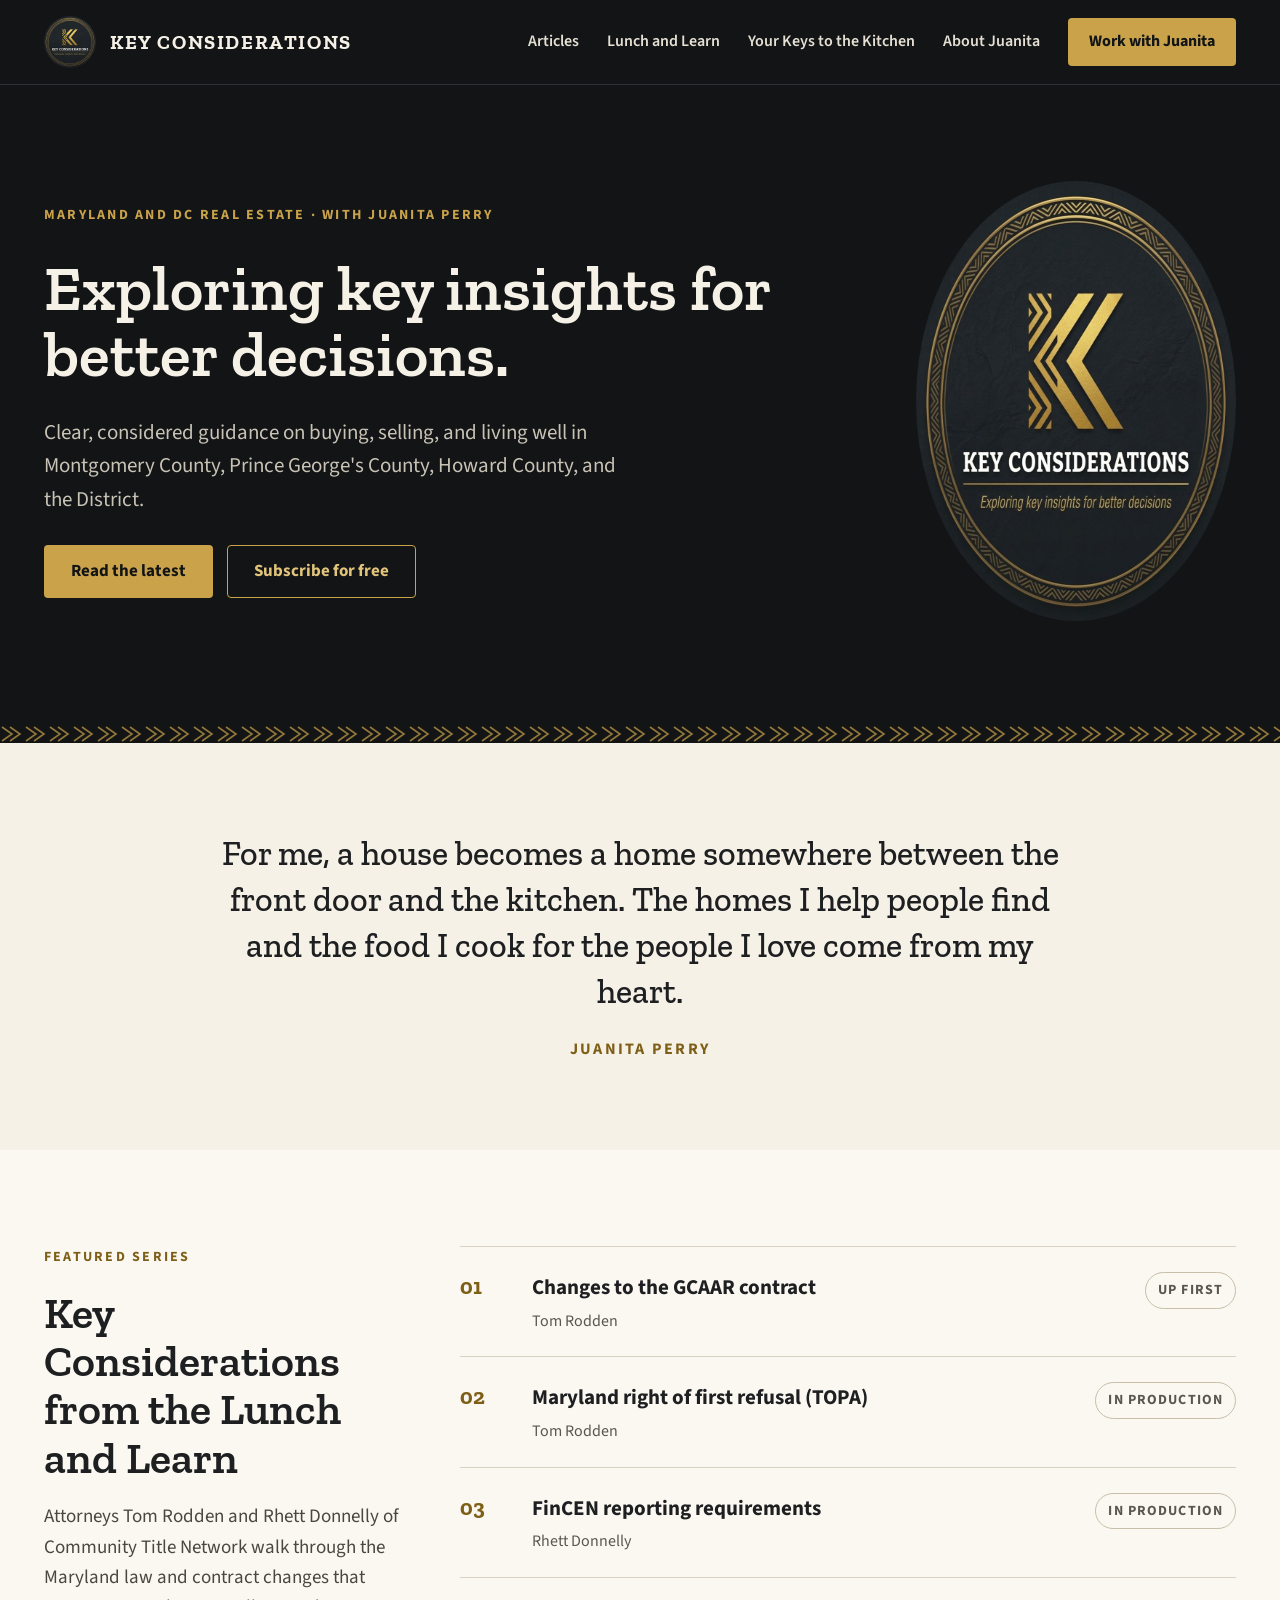
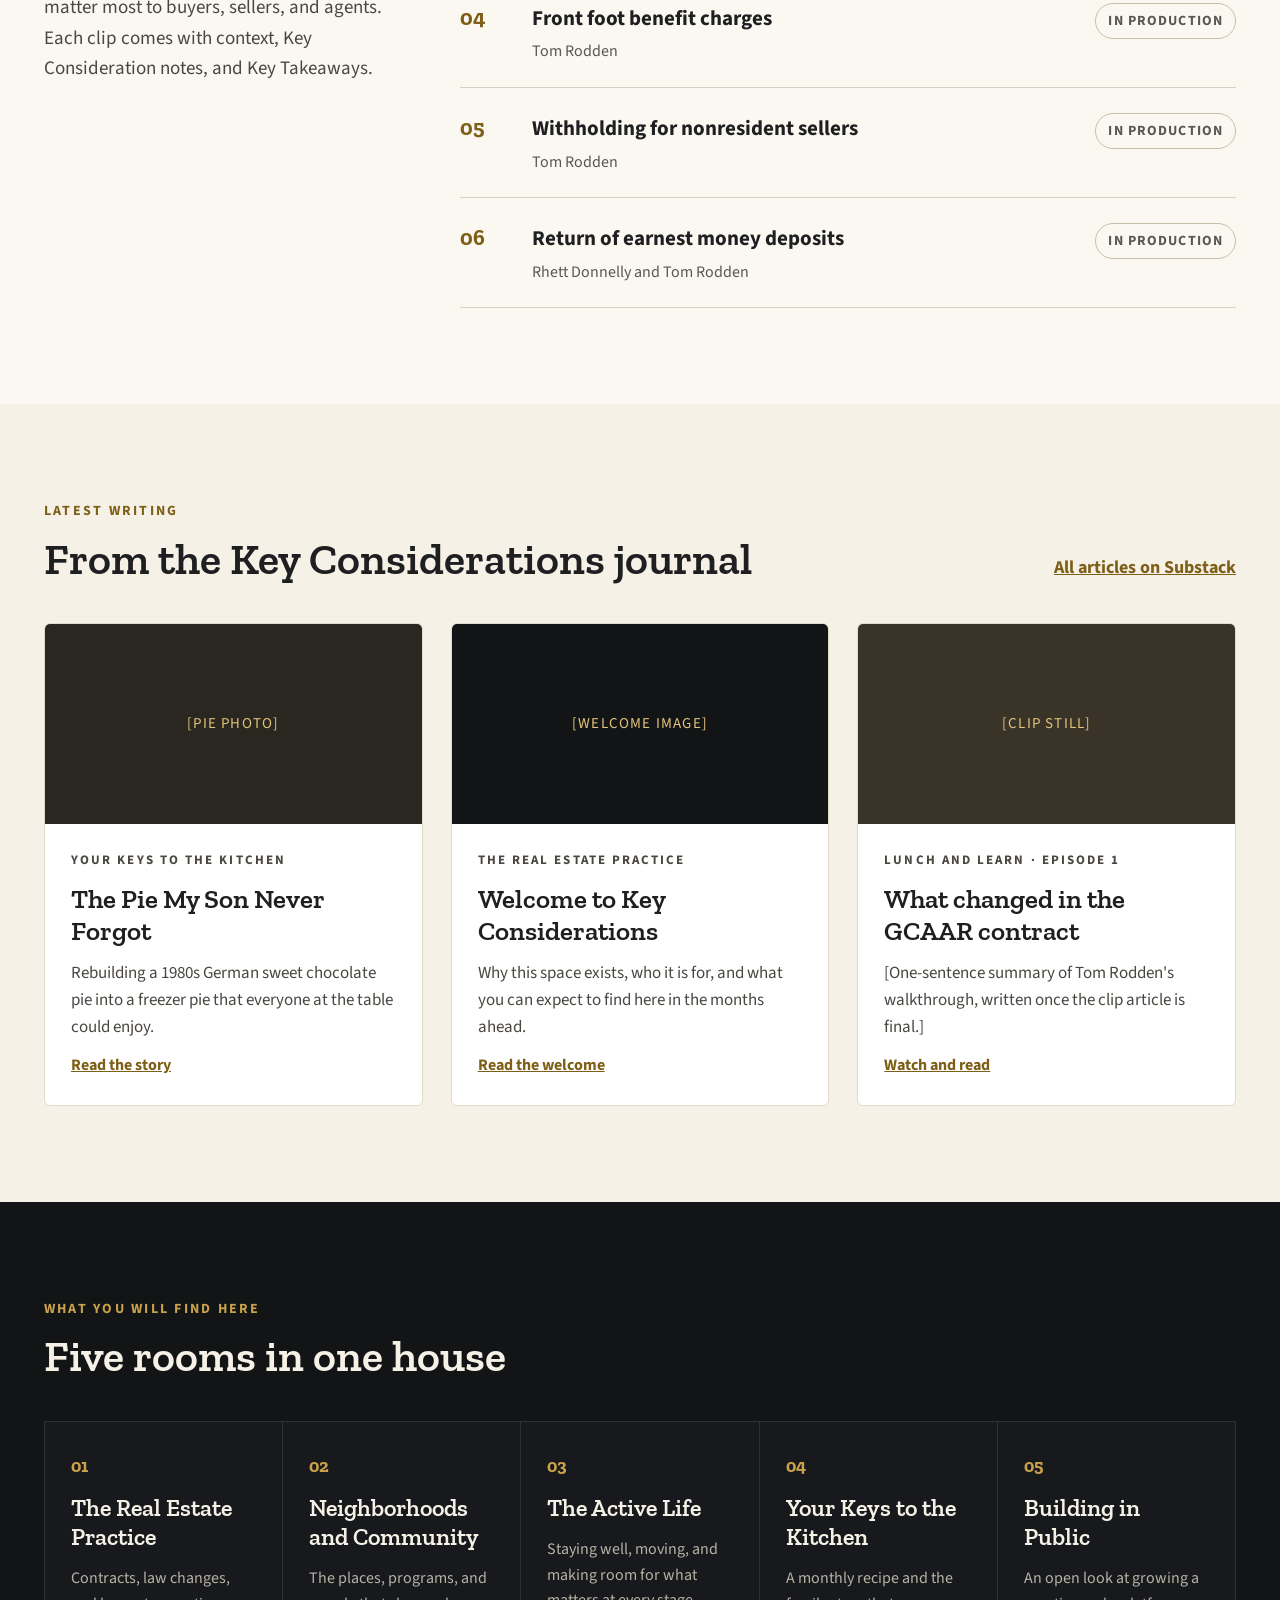
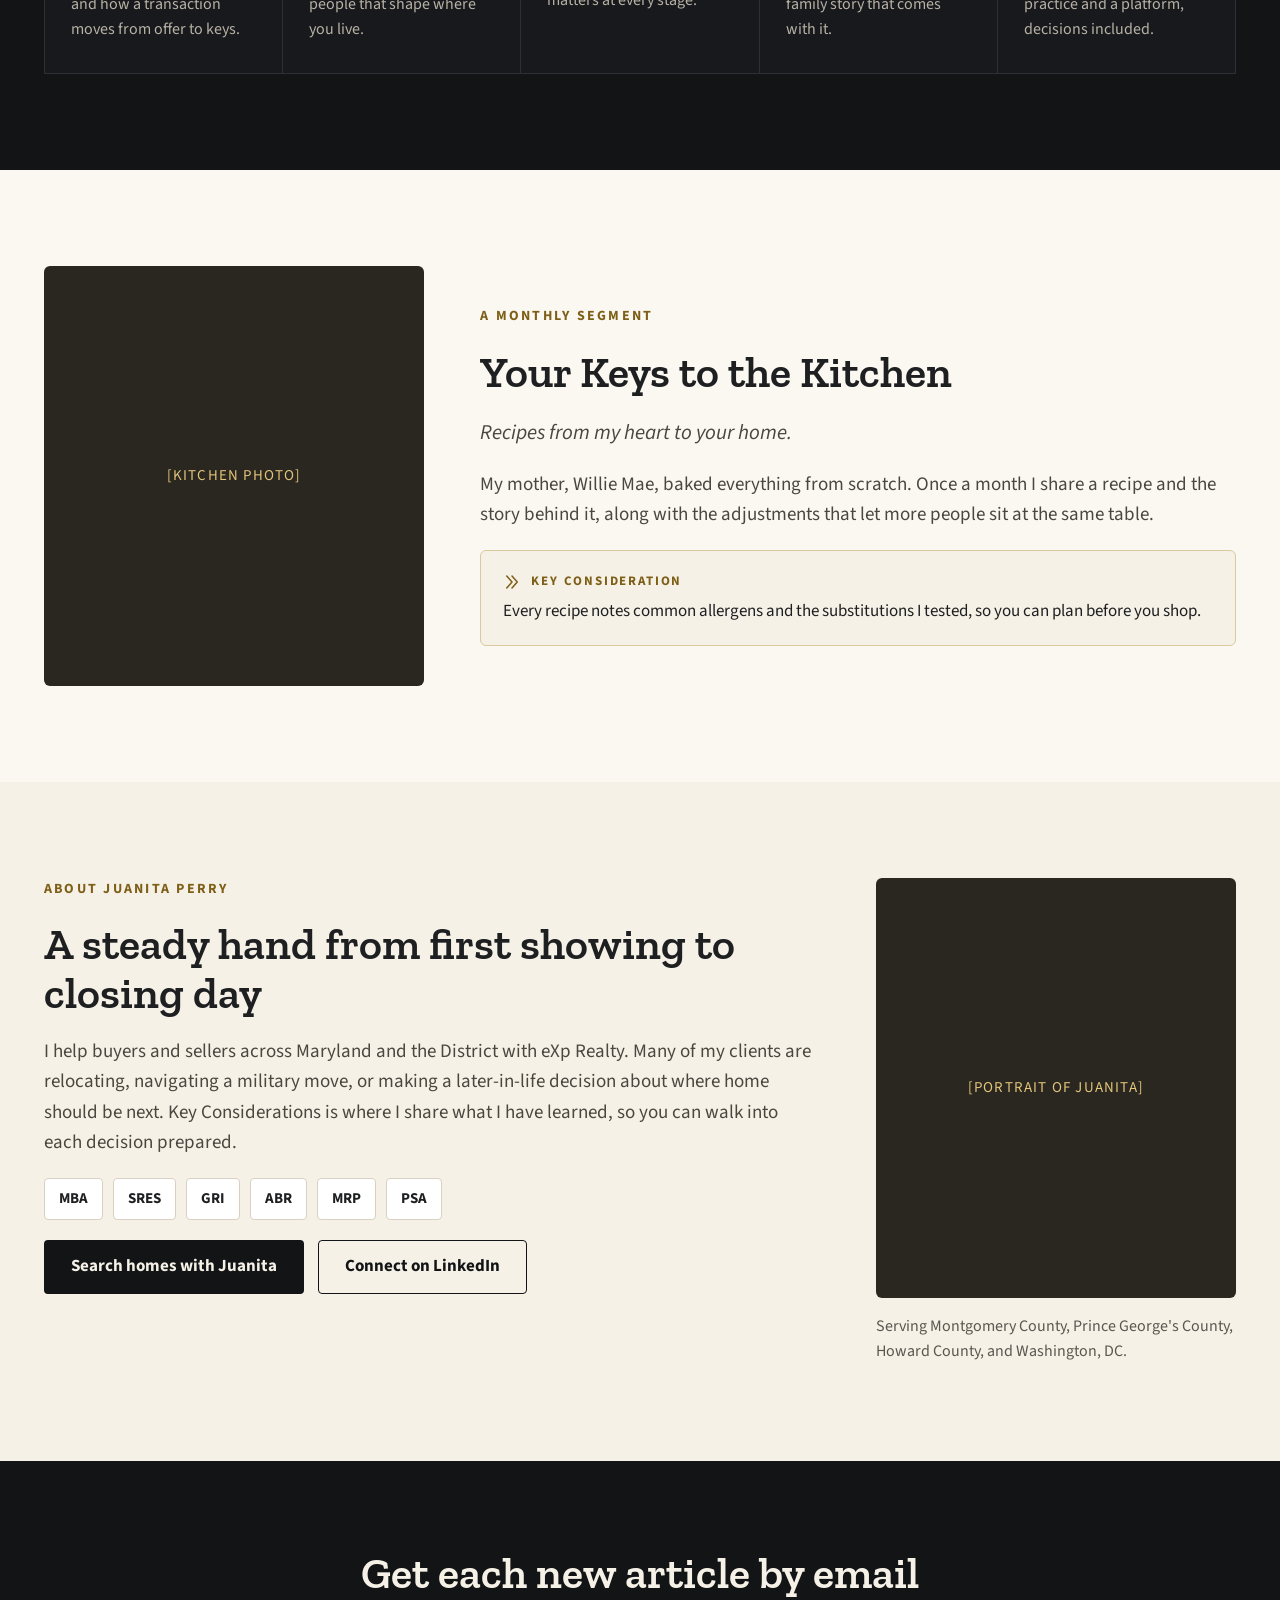
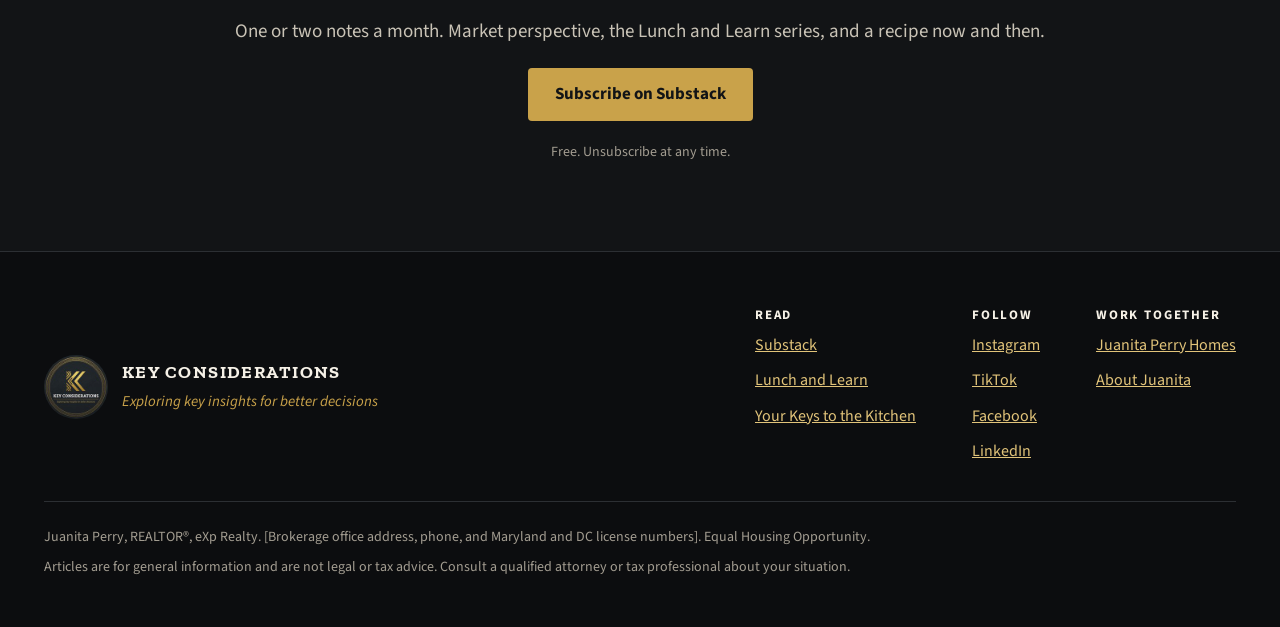
==== index.html @ 876df301 "Launch Key Considerations static site Home page, Lunch and Learn article template, shared styles, an" ====
<!doctype html>
<html lang="en">
<head>
<meta charset="utf-8">
<meta name="viewport" content="width=device-width, initial-scale=1">
<title>Key Considerations · Maryland and DC real estate with Juanita Perry</title>
<meta name="description" content="Clear, considered guidance on buying, selling, and living well in Montgomery County, Prince George's County, Howard County, and Washington, DC, from Juanita Perry of eXp Realty.">
<meta property="og:title" content="Key Considerations">
<meta property="og:description" content="Exploring key insights for better decisions. Maryland and DC real estate with Juanita Perry.">
<meta property="og:image" content="assets/img/logo-880.jpg">
<link rel="icon" type="image/png" href="assets/img/favicon.png">
<link rel="apple-touch-icon" href="assets/img/apple-touch-icon.png">
<link rel="preconnect" href="https://fonts.googleapis.com">
<link rel="preconnect" href="https://fonts.gstatic.com" crossorigin>
<link rel="stylesheet" href="https://fonts.googleapis.com/css2?family=Zilla+Slab:wght@500;600;700&family=Source+Sans+3:ital,wght@0,400;0,600;0,700;1,400&display=swap">
<link rel="stylesheet" href="assets/styles.css">
</head>
<body>
<a class="skip" href="#main">Skip to content</a>

<header class="site-header">
  <div class="wrap">
    <a class="brand" href="./">
      <img src="assets/img/logo-160.jpg" alt="" width="52" height="52">
      <span>KEY CONSIDERATIONS</span>
    </a>
    <nav class="main-nav" aria-label="Main">
      <a href="#articles">Articles</a>
      <a href="#series">Lunch and Learn</a>
      <a href="#kitchen">Your Keys to the Kitchen</a>
      <a href="#about">About Juanita</a>
      <a class="btn btn-gold" href="https://juanitaperryhomes.com">Work with Juanita</a>
    </nav>
  </div>
</header>

<main id="main">

<section class="hero dark">
  <div class="wrap">
    <div class="hero-copy">
      <p class="eyebrow">Maryland and DC real estate · with Juanita Perry</p>
      <h1>Exploring key insights for better decisions.</h1>
      <p class="lede">Clear, considered guidance on buying, selling, and living well in Montgomery County, Prince George's County, Howard County, and the District.</p>
      <div class="btn-row">
        <a class="btn btn-gold" href="#articles">Read the latest</a>
        <a class="btn btn-outline-gold" href="#subscribe">Subscribe for free</a>
      </div>
    </div>
    <div class="hero-art">
      <img src="assets/img/logo-880.jpg" alt="Key Considerations emblem, a gold double K chevron inside a patterned circle" width="440" height="440">
    </div>
  </div>
  <div class="chevron-band" aria-hidden="true"></div>
</section>

<section class="quote ivory" aria-label="From Juanita">
  <div class="wrap">
    <blockquote>For me, a house becomes a home somewhere between the front door and the kitchen. The homes I help people find and the food I cook for the people I love come from my heart.</blockquote>
    <cite>Juanita Perry</cite>
  </div>
</section>

<section id="series" class="section">
  <div class="wrap split">
    <div class="side stack">
      <p class="eyebrow">Featured series</p>
      <h2>Key Considerations from the Lunch and Learn</h2>
      <p class="lede">Attorneys Tom Rodden and Rhett Donnelly of Community Title Network walk through the Maryland law and contract changes that matter most to buyers, sellers, and agents. Each clip comes with context, Key Consideration notes, and Key Takeaways.</p>
    </div>
    <ol class="episodes main">
      <li><span class="ep-num">01</span><span class="ep-body"><span class="ep-title"><a href="lunch-and-learn/gcaar-contract-changes.html">Changes to the GCAAR contract</a></span><span class="ep-speaker">Tom Rodden</span></span><span class="pill">Up first</span></li>
      <li><span class="ep-num">02</span><span class="ep-body"><span class="ep-title">Maryland right of first refusal (TOPA)</span><span class="ep-speaker">Tom Rodden</span></span><span class="pill">In production</span></li>
      <li><span class="ep-num">03</span><span class="ep-body"><span class="ep-title">FinCEN reporting requirements</span><span class="ep-speaker">Rhett Donnelly</span></span><span class="pill">In production</span></li>
      <li><span class="ep-num">04</span><span class="ep-body"><span class="ep-title">Front foot benefit charges</span><span class="ep-speaker">Tom Rodden</span></span><span class="pill">In production</span></li>
      <li><span class="ep-num">05</span><span class="ep-body"><span class="ep-title">Withholding for nonresident sellers</span><span class="ep-speaker">Tom Rodden</span></span><span class="pill">In production</span></li>
      <li><span class="ep-num">06</span><span class="ep-body"><span class="ep-title">Return of earnest money deposits</span><span class="ep-speaker">Rhett Donnelly and Tom Rodden</span></span><span class="pill">In production</span></li>
    </ol>
  </div>
</section>

<section id="articles" class="section ivory">
  <div class="wrap">
    <div class="head-row">
      <div class="stack" style="gap:12px">
        <p class="eyebrow">Latest writing</p>
        <h2>From the Key Considerations journal</h2>
      </div>
      <a href="https://keyconsiderations.substack.com" style="font-weight:700">All articles on Substack</a>
    </div>
    <div class="cards">
      <article class="card">
        <div class="ph">[Pie photo]</div>
        <div class="card-body">
          <p class="eyebrow">Your Keys to the Kitchen</p>
          <h3>The Pie My Son Never Forgot</h3>
          <p>Rebuilding a 1980s German sweet chocolate pie into a freezer pie that everyone at the table could enjoy.</p>
          <a class="more" href="https://keyconsiderations.substack.com">Read the story</a>
        </div>
      </article>
      <article class="card">
        <div class="ph ink">[Welcome image]</div>
        <div class="card-body">
          <p class="eyebrow">The Real Estate Practice</p>
          <h3>Welcome to Key Considerations</h3>
          <p>Why this space exists, who it is for, and what you can expect to find here in the months ahead.</p>
          <a class="more" href="https://keyconsiderations.substack.com">Read the welcome</a>
        </div>
      </article>
      <article class="card">
        <div class="ph" style="background:#3a3428">[Clip still]</div>
        <div class="card-body">
          <p class="eyebrow">Lunch and Learn · Episode 1</p>
          <h3>What changed in the GCAAR contract</h3>
          <p>[One-sentence summary of Tom Rodden's walkthrough, written once the clip article is final.]</p>
          <a class="more" href="lunch-and-learn/gcaar-contract-changes.html">Watch and read</a>
        </div>
      </article>
    </div>
  </div>
</section>

<section class="section dark" aria-labelledby="pillars-h">
  <div class="wrap">
    <div class="stack" style="gap:12px; max-width:760px">
      <p class="eyebrow">What you will find here</p>
      <h2 id="pillars-h">Five rooms in one house</h2>
    </div>
    <div class="pillars">
      <div class="pillar"><span>01</span><h3>The Real Estate Practice</h3><p>Contracts, law changes, and how a transaction moves from offer to keys.</p></div>
      <div class="pillar"><span>02</span><h3>Neighborhoods and Community</h3><p>The places, programs, and people that shape where you live.</p></div>
      <div class="pillar"><span>03</span><h3>The Active Life</h3><p>Staying well, moving, and making room for what matters at every stage.</p></div>
      <div class="pillar"><span>04</span><h3>Your Keys to the Kitchen</h3><p>A monthly recipe and the family story that comes with it.</p></div>
      <div class="pillar"><span>05</span><h3>Building in Public</h3><p>An open look at growing a practice and a platform, decisions included.</p></div>
    </div>
  </div>
</section>

<section id="kitchen" class="section">
  <div class="wrap media-split">
    <div class="ph">[Kitchen photo]</div>
    <div class="copy stack">
      <p class="eyebrow">A monthly segment</p>
      <h2>Your Keys to the Kitchen</h2>
      <p class="tagline">Recipes from my heart to your home.</p>
      <p class="lede">My mother, Willie Mae, baked everything from scratch. Once a month I share a recipe and the story behind it, along with the adjustments that let more people sit at the same table.</p>
      <aside class="kc-aside" aria-label="Key Consideration">
        <span class="label"><svg aria-hidden="true" width="18" height="18" viewBox="0 0 24 24" fill="none" stroke="currentColor" stroke-width="2" stroke-linecap="round" stroke-linejoin="round"><path d="M5 4 L12 12 L5 20 M12 4 L19 12 L12 20"/></svg>Key Consideration</span>
        <p>Every recipe notes common allergens and the substitutions I tested, so you can plan before you shop.</p>
      </aside>
    </div>
  </div>
</section>

<section id="about" class="section ivory">
  <div class="wrap split">
    <div class="main stack">
      <p class="eyebrow">About Juanita Perry</p>
      <h2>A steady hand from first showing to closing day</h2>
      <p class="lede">I help buyers and sellers across Maryland and the District with eXp Realty. Many of my clients are relocating, navigating a military move, or making a later-in-life decision about where home should be next. Key Considerations is where I share what I have learned, so you can walk into each decision prepared.</p>
      <ul class="creds" aria-label="Credentials">
        <li>MBA</li><li>SRES</li><li>GRI</li><li>ABR</li><li>MRP</li><li>PSA</li>
      </ul>
      <div class="btn-row">
        <a class="btn btn-dark" href="https://juanitaperryhomes.com">Search homes with Juanita</a>
        <a class="btn btn-outline-dark" href="https://linkedin.com/in/JuanitaPerry">Connect on LinkedIn</a>
      </div>
    </div>
    <div class="side stack" style="gap:16px">
      <div class="ph" style="height:420px; border-radius:6px">[Portrait of Juanita]</div>
      <p style="margin:0; font-size:16px; color:var(--muted)">Serving Montgomery County, Prince George's County, Howard County, and Washington, DC.</p>
    </div>
  </div>
</section>

<section id="subscribe" class="subscribe dark">
  <div class="wrap">
    <h2>Get each new article by email</h2>
    <p class="lede">One or two notes a month. Market perspective, the Lunch and Learn series, and a recipe now and then.</p>
    <a class="btn btn-gold" href="https://keyconsiderations.substack.com/subscribe">Subscribe on Substack</a>
    <small>Free. Unsubscribe at any time.</small>
  </div>
</section>

</main>

<footer class="site-footer">
  <div class="wrap">
    <div class="footer-top">
      <div class="footer-brand">
        <img src="assets/img/logo-160.jpg" alt="" width="64" height="64">
        <div><strong>KEY CONSIDERATIONS</strong><em>Exploring key insights for better decisions</em></div>
      </div>
      <nav class="footer-nav" aria-label="Footer">
        <div><h3>Read</h3><a href="https://keyconsiderations.substack.com">Substack</a><a href="#series">Lunch and Learn</a><a href="#kitchen">Your Keys to the Kitchen</a></div>
        <div><h3>Follow</h3><a href="https://instagram.com/juanitaperryconsulting">Instagram</a><a href="https://tiktok.com/@juanitaperryconsulting">TikTok</a><a href="https://facebook.com/juanitaperryconsulting">Facebook</a><a href="https://linkedin.com/in/JuanitaPerry">LinkedIn</a></div>
        <div><h3>Work together</h3><a href="https://juanitaperryhomes.com">Juanita Perry Homes</a><a href="#about">About Juanita</a></div>
      </nav>
    </div>
    <div class="legal">
      <p>Juanita Perry, REALTOR®, eXp Realty. [Brokerage office address, phone, and Maryland and DC license numbers]. Equal Housing Opportunity.</p>
      <p>Articles are for general information and are not legal or tax advice. Consult a qualified attorney or tax professional about your situation.</p>
    </div>
  </div>
</footer>
</body>
</html>
---- assets/styles.css ----
:root {
  --ink: #121416;
  --ink-2: #17191c;
  --ink-line: #2c2f33;
  --gold: #c9a24a;
  --gold-light: #e2c47a;
  --gold-text: #7e5f17;
  --ivory: #f6f1e7;
  --paper: #fbf8f2;
  --text: #1e1f21;
  --text-2: #4a4741;
  --muted: #5a5650;
  --muted-dark: #b8b2a6;
  --line: #d9d1c1;
  --serif: 'Zilla Slab', Georgia, serif;
  --sans: 'Source Sans 3', system-ui, -apple-system, sans-serif;
}

*, *::before, *::after { box-sizing: border-box; }
html { scroll-behavior: smooth; }
body { margin: 0; font-family: var(--sans); color: var(--text); background: var(--paper); font-size: 18px; line-height: 1.6; }
img { max-width: 100%; display: block; }
a { color: var(--gold-text); }
a:hover { color: #5c4510; }
:focus-visible { outline: 3px solid var(--gold); outline-offset: 3px; }

.wrap { max-width: 1240px; margin: 0 auto; padding: 0 24px; }
.section { padding: 96px 0; }
.dark { background: var(--ink); color: var(--ivory); }
.dark a { color: var(--gold-light); }
.ivory { background: var(--ivory); }
.skip { position: absolute; left: -9999px; }
.skip:focus { left: 16px; top: 16px; z-index: 10; background: var(--gold); color: var(--ink); padding: 10px 16px; }
.sr-only { position: absolute; width: 1px; height: 1px; overflow: hidden; clip: rect(0 0 0 0); white-space: nowrap; }

.eyebrow { margin: 0; font-size: 14px; font-weight: 700; letter-spacing: 0.16em; text-transform: uppercase; color: var(--gold-text); }
.dark .eyebrow { color: var(--gold); }
h1, h2, h3 { font-family: var(--serif); font-weight: 600; margin: 0; line-height: 1.1; }
h2 { font-size: clamp(32px, 4vw, 44px); }
.lede { font-size: 19px; color: var(--text-2); margin: 0; }
.stack { display: flex; flex-direction: column; gap: 20px; }

.btn { display: inline-flex; align-items: center; min-height: 48px; padding: 12px 26px; border-radius: 4px; font-weight: 700; font-size: 17px; text-decoration: none; border: 1px solid transparent; }
.btn-gold { background: var(--gold); color: var(--ink) !important; }
.btn-gold:hover { background: var(--gold-light); }
.btn-outline-gold { border-color: var(--gold); color: var(--gold-light) !important; }
.btn-dark { background: var(--ink); color: var(--ivory) !important; }
.btn-outline-dark { border-color: var(--ink); color: var(--ink) !important; }
.btn-row { display: flex; flex-wrap: wrap; gap: 14px; }

/* Header */
.site-header { background: var(--ink); border-bottom: 1px solid var(--ink-line); }
.site-header .wrap { display: flex; flex-wrap: wrap; align-items: center; justify-content: space-between; gap: 16px; padding-top: 16px; padding-bottom: 16px; }
.brand { display: flex; align-items: center; gap: 14px; text-decoration: none; }
.brand img { width: 52px; height: 52px; border-radius: 50%; }
.brand span { font-family: var(--serif); font-weight: 700; font-size: 20px; letter-spacing: 0.08em; color: var(--ivory); }
.main-nav { display: flex; flex-wrap: wrap; align-items: center; gap: 8px 28px; font-size: 16px; font-weight: 600; }
.main-nav a { color: #e6e0d4; text-decoration: none; }
.main-nav a:hover, .main-nav a[aria-current] { color: var(--gold-light); }
.main-nav .btn { min-height: 44px; padding: 10px 20px; font-size: 16px; }

/* Hero */
.hero .wrap { padding-top: 96px; padding-bottom: 104px; display: flex; flex-wrap: wrap; align-items: center; gap: 56px; }
.hero-copy { flex: 999 1 520px; min-width: 0; display: flex; flex-direction: column; gap: 28px; }
.hero h1 { font-size: clamp(40px, 6vw, 64px); line-height: 1.04; color: var(--ivory); }
.hero .lede { font-size: 21px; color: #c9c3b6; max-width: 600px; }
.hero-art { flex: 1 1 320px; display: flex; justify-content: center; }
.hero-art img { width: 100%; max-width: 440px; border-radius: 50%; }
.chevron-band { height: 18px; background-image: url("data:image/svg+xml,%3Csvg xmlns='http://www.w3.org/2000/svg' width='24' height='18'%3E%3Cpath d='M2 2 L12 9 L2 16 M10 2 L20 9 L10 16' fill='none' stroke='%23c9a24a' stroke-width='1.6' opacity='0.7'/%3E%3C/svg%3E"); }

/* Quote */
.quote .wrap { max-width: 920px; padding-top: 88px; padding-bottom: 88px; text-align: center; display: flex; flex-direction: column; gap: 22px; align-items: center; }
.quote blockquote { margin: 0; font-family: var(--serif); font-weight: 500; font-size: clamp(24px, 3vw, 34px); line-height: 1.35; }
.quote cite { font-style: normal; font-size: 16px; font-weight: 700; letter-spacing: 0.14em; text-transform: uppercase; color: var(--gold-text); }

/* Series */
.split { display: flex; flex-wrap: wrap; gap: 56px; }
.split > .side { flex: 1 1 360px; }
.split > .main { flex: 999 1 560px; min-width: 0; }
.episodes { margin: 0; padding: 0; list-style: none; border-top: 1px solid var(--line); }
.episodes li { display: flex; flex-wrap: wrap; align-items: baseline; gap: 8px 24px; padding: 22px 0; border-bottom: 1px solid var(--line); }
.ep-num { font-family: var(--serif); font-weight: 700; font-size: 22px; color: var(--gold-text); width: 48px; }
.ep-body { flex: 1 1 280px; display: flex; flex-direction: column; gap: 4px; }
.ep-title { font-size: 21px; font-weight: 700; }
.ep-title a { color: var(--text); text-decoration: none; }
.ep-title a:hover { text-decoration: underline; }
.ep-speaker { font-size: 16px; color: var(--muted); }
.pill { font-size: 14px; font-weight: 700; letter-spacing: 0.08em; text-transform: uppercase; color: var(--muted); border: 1px solid #c8bea9; border-radius: 999px; padding: 6px 12px; }

/* Cards */
.head-row { display: flex; flex-wrap: wrap; justify-content: space-between; align-items: flex-end; gap: 16px; margin-bottom: 40px; }
.cards { display: grid; grid-template-columns: repeat(auto-fit, minmax(300px, 1fr)); gap: 28px; }
.card { background: #fff; border: 1px solid #e2dacb; border-radius: 6px; overflow: hidden; display: flex; flex-direction: column; }
.card-body { padding: 26px; display: flex; flex-direction: column; gap: 12px; }
.card .eyebrow { font-size: 13px; }
.card h3 { font-size: 27px; line-height: 1.2; }
.card p { margin: 0; font-size: 17px; color: var(--text-2); }
.card a.more { font-weight: 700; font-size: 16px; }
.ph { background: #2a2620; color: var(--gold-light); display: flex; align-items: center; justify-content: center; font-size: 15px; letter-spacing: 0.08em; text-transform: uppercase; text-align: center; padding: 16px; }
.card .ph { height: 200px; }
.ph.ink { background: var(--ink); }

/* Pillars */
.pillars { display: grid; grid-template-columns: repeat(auto-fit, minmax(220px, 1fr)); gap: 1px; background: var(--ink-line); border: 1px solid var(--ink-line); margin-top: 40px; }
.pillar { background: var(--ink-2); padding: 30px 26px; display: flex; flex-direction: column; gap: 14px; }
.pillar span { font-family: var(--serif); font-weight: 700; font-size: 18px; color: var(--gold); }
.pillar h3 { font-size: 24px; line-height: 1.2; color: var(--ivory); }
.pillar p { margin: 0; font-size: 16px; color: var(--muted-dark); }

/* Kitchen / About */
.media-split { display: flex; flex-wrap: wrap; align-items: center; gap: 56px; }
.media-split .ph { flex: 1 1 380px; height: 420px; border-radius: 6px; }
.media-split .copy { flex: 999 1 480px; min-width: 0; }
.tagline { margin: 0; font-style: italic; font-size: 21px; color: var(--text-2); }
.kc-aside { background: var(--ivory); border: 1px solid #d9c99e; border-radius: 6px; padding: 20px 22px; display: flex; flex-direction: column; gap: 6px; }
.kc-aside .label { display: flex; align-items: center; gap: 10px; font-size: 13px; font-weight: 700; letter-spacing: 0.14em; text-transform: uppercase; color: var(--gold-text); }
.kc-aside p { margin: 0; font-size: 17px; }
.creds { margin: 0; padding: 0; list-style: none; display: flex; flex-wrap: wrap; gap: 10px; }
.creds li { font-size: 15px; font-weight: 700; background: #fff; border: 1px solid var(--line); border-radius: 4px; padding: 8px 14px; }

/* Subscribe */
.subscribe .wrap { max-width: 860px; padding-top: 88px; padding-bottom: 88px; display: flex; flex-direction: column; align-items: center; gap: 20px; text-align: center; }
.subscribe h2 { color: var(--ivory); }
.subscribe .lede { color: #c9c3b6; }
.subscribe small { font-size: 14px; color: #a39d91; }

/* Footer */
.site-footer { background: #0c0d0f; color: var(--muted-dark); border-top: 1px solid var(--ink-line); }
.site-footer .wrap { padding-top: 56px; padding-bottom: 40px; display: flex; flex-direction: column; gap: 36px; }
.footer-top { display: flex; flex-wrap: wrap; justify-content: space-between; gap: 32px; }
.footer-brand { display: flex; align-items: center; gap: 14px; }
.footer-brand img { width: 64px; height: 64px; border-radius: 50%; }
.footer-brand strong { display: block; font-family: var(--serif); font-size: 18px; letter-spacing: 0.08em; color: var(--ivory); }
.footer-brand em { font-size: 15px; color: var(--gold); }
.footer-nav { display: flex; flex-wrap: wrap; gap: 32px 56px; font-size: 16px; }
.footer-nav div { display: flex; flex-direction: column; gap: 10px; }
.footer-nav h3 { font-family: var(--sans); font-size: 13px; font-weight: 700; letter-spacing: 0.14em; text-transform: uppercase; color: var(--ivory); }
.footer-nav a { color: var(--gold-light); }
.legal { border-top: 1px solid var(--ink-line); padding-top: 24px; font-size: 14px; color: #a39d91; }
.legal p { margin: 0 0 8px; }

/* Article */
.article { max-width: 760px; margin: 0 auto; padding: 72px 24px 96px; display: flex; flex-direction: column; gap: 28px; }
.article h1 { font-size: clamp(36px, 5vw, 52px); line-height: 1.08; }
.article h2 { font-size: 32px; line-height: 1.2; margin-top: 12px; }
.article p { margin: 0; font-size: 19px; line-height: 1.7; color: #2e2d2a; }
.article .subhead { font-size: 22px; line-height: 1.5; color: var(--text-2); font-style: italic; }
.byline { display: flex; align-items: center; gap: 14px; padding: 16px 0; border-top: 1px solid var(--line); border-bottom: 1px solid var(--line); }
.byline img { width: 48px; height: 48px; border-radius: 50%; }
.byline strong { display: block; font-size: 17px; }
.byline span { font-size: 15px; color: var(--muted); }
.video { aspect-ratio: 16 / 9; border-radius: 6px; }
.takeaways { background: var(--ink); color: var(--ivory); border-radius: 6px; padding: 34px 32px; display: flex; flex-direction: column; gap: 18px; }
.takeaways h2 { color: var(--gold-light); font-size: 28px; margin: 0; }
.takeaways ul { margin: 0; padding-left: 22px; display: flex; flex-direction: column; gap: 12px; font-size: 18px; color: #e6e0d4; }
.disclaimer { padding-top: 20px; border-top: 1px solid var(--line); font-size: 14px !important; color: var(--muted) !important; }
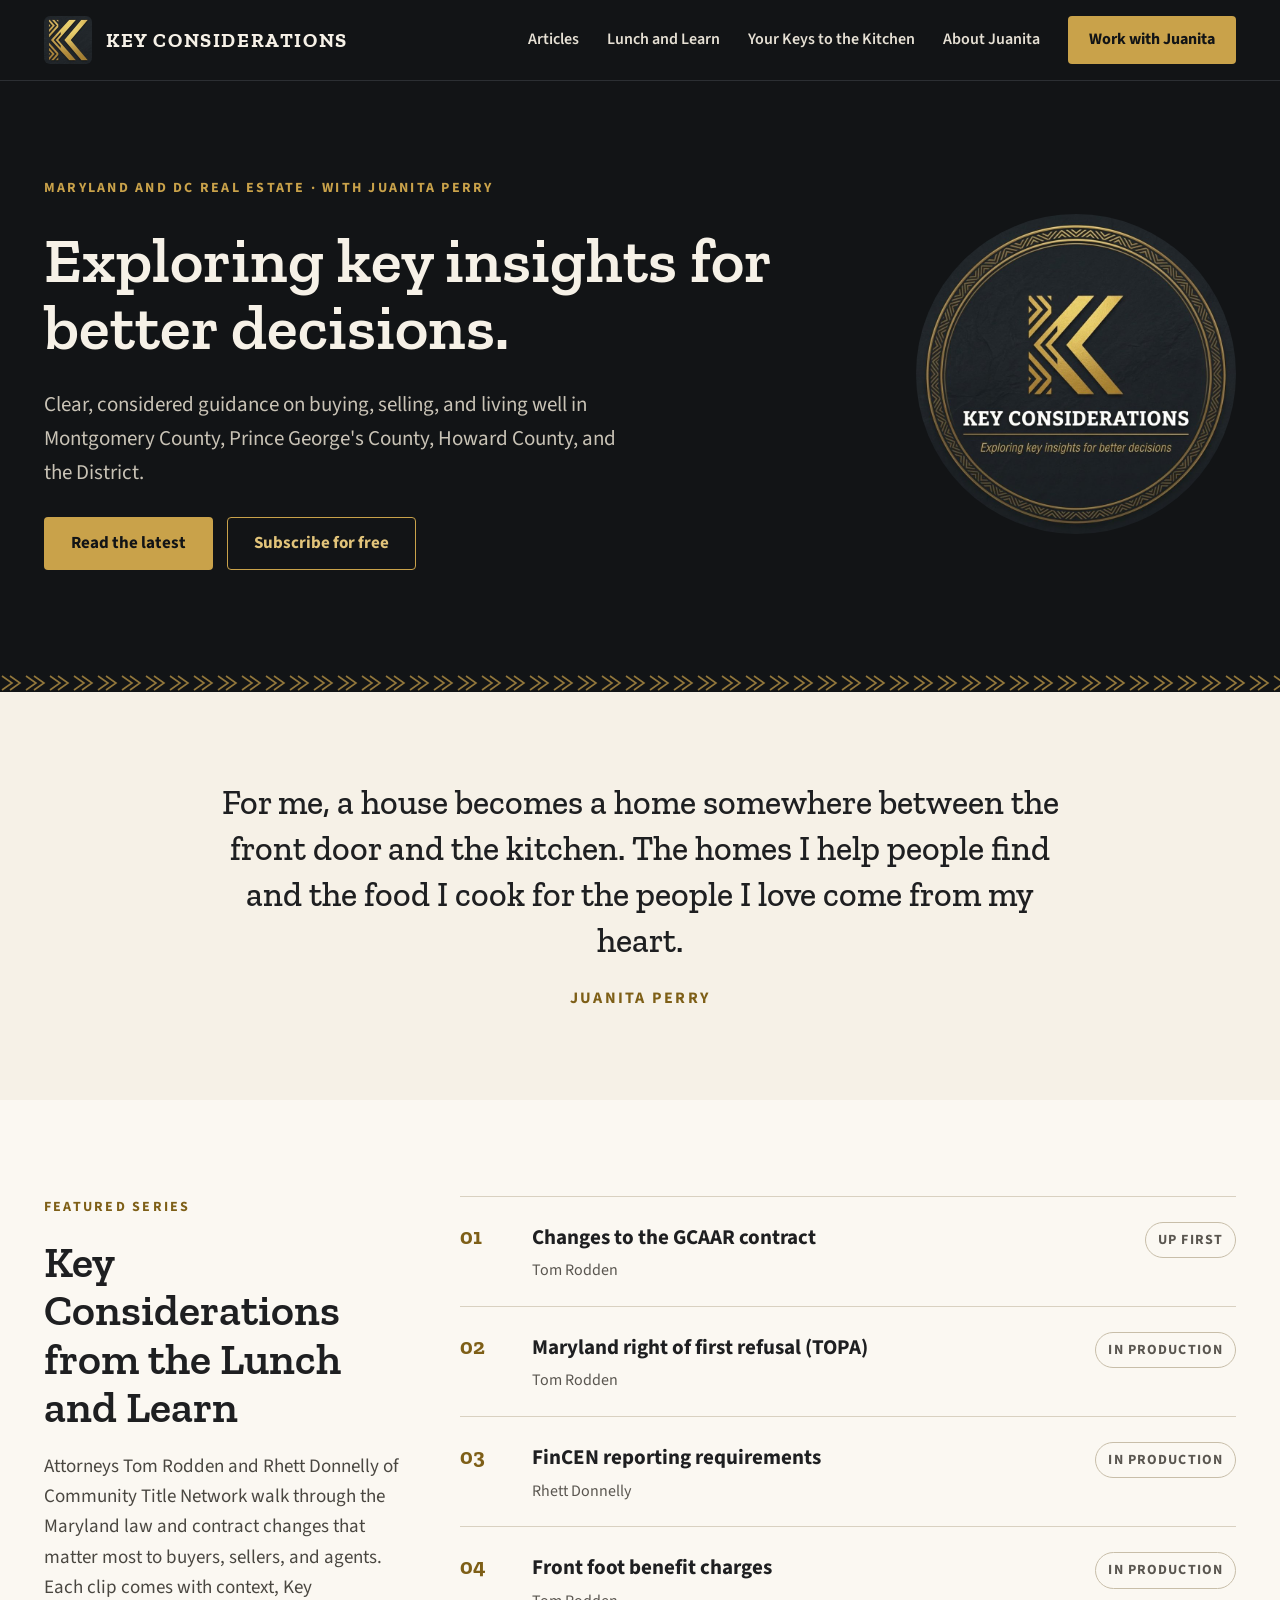
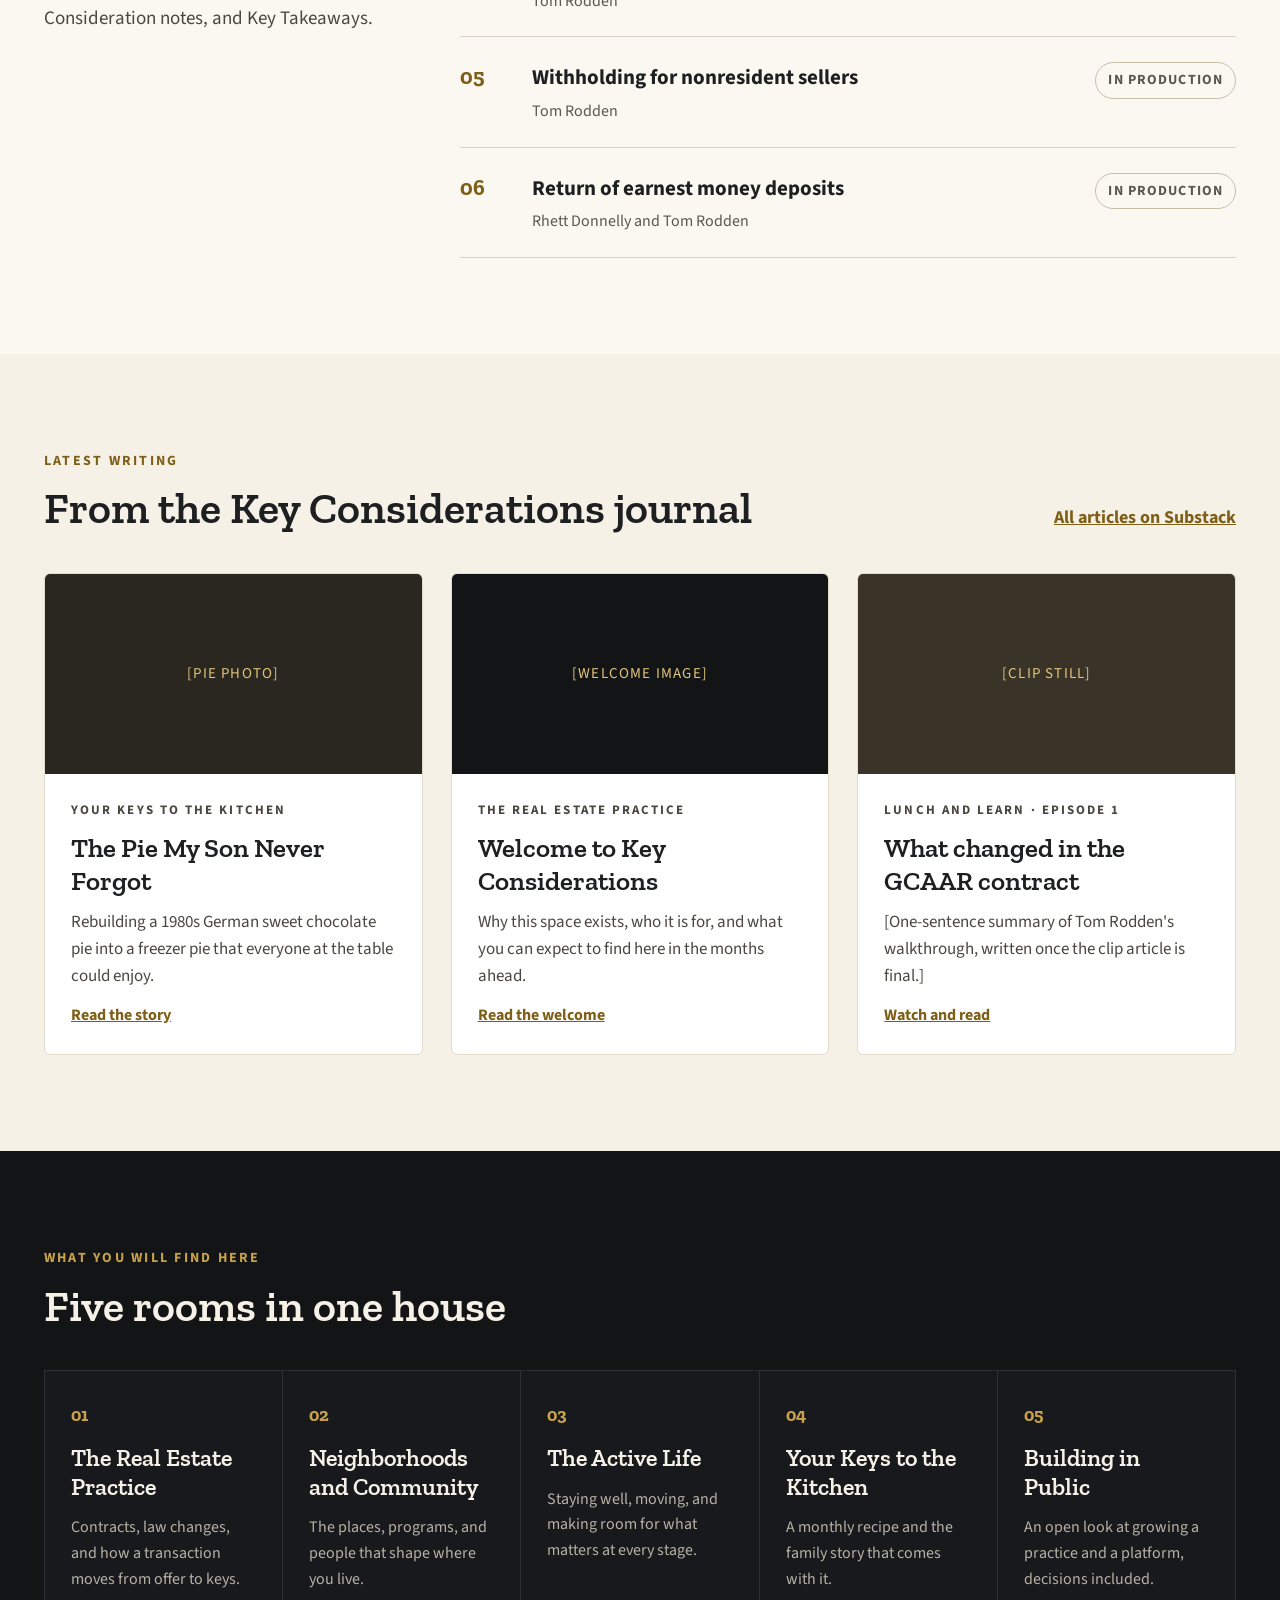
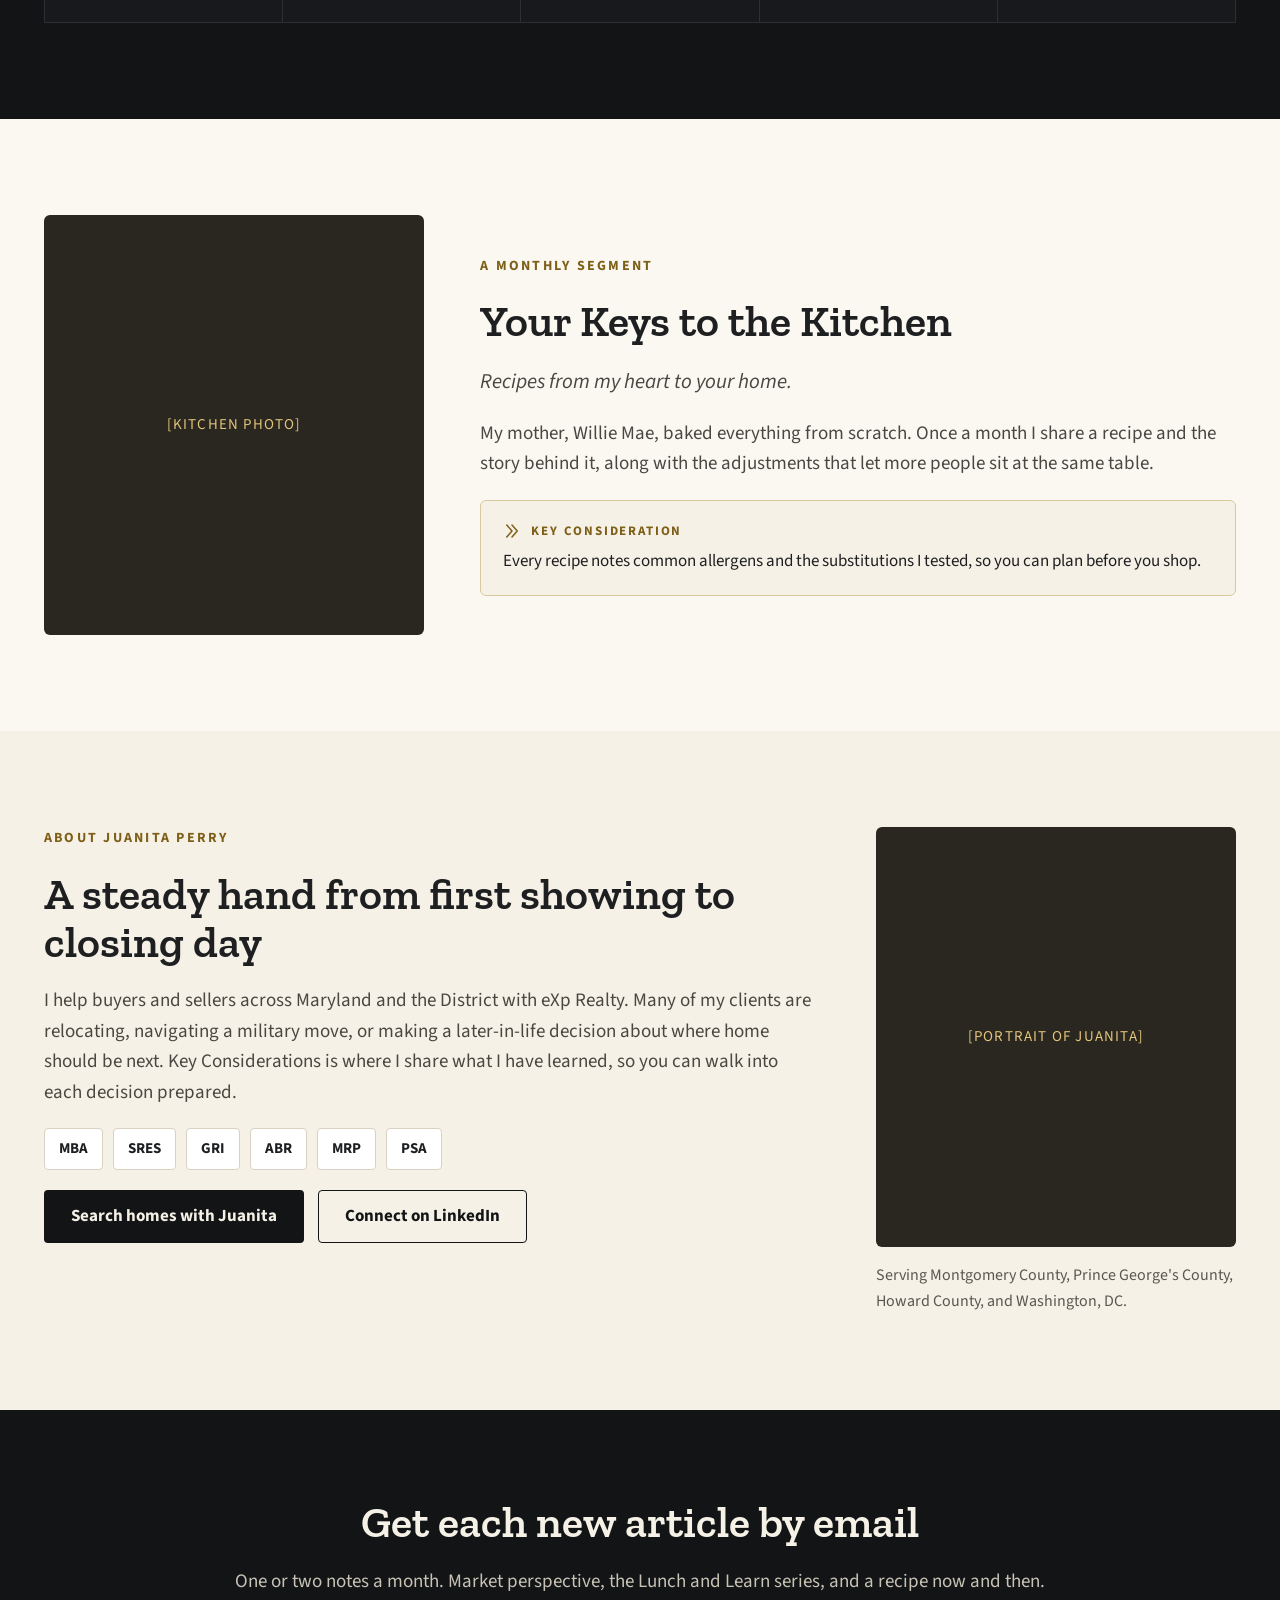
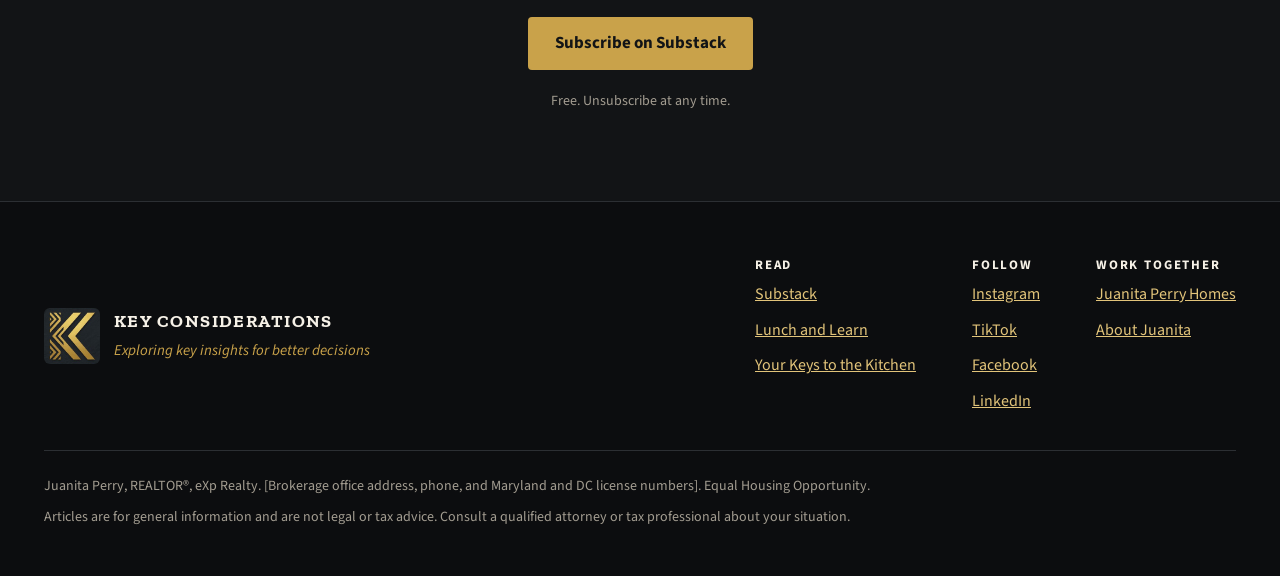
==== commit 1887d87a: "Fix stretched hero logo and use K mark at small sizes Images now keep their aspect ratio when the he" ====
--- a/index.html
+++ b/index.html
@@ -21,7 +21,7 @@
 <header class="site-header">
   <div class="wrap">
     <a class="brand" href="./">
-      <img src="assets/img/logo-160.jpg" alt="" width="52" height="52">
+      <img src="assets/img/k-mark-192.jpg" alt="" width="48" height="48">
       <span>KEY CONSIDERATIONS</span>
     </a>
     <nav class="main-nav" aria-label="Main">
@@ -188,7 +188,7 @@
   <div class="wrap">
     <div class="footer-top">
       <div class="footer-brand">
-        <img src="assets/img/logo-160.jpg" alt="" width="64" height="64">
+        <img src="assets/img/k-mark-192.jpg" alt="" width="56" height="56">
         <div><strong>KEY CONSIDERATIONS</strong><em>Exploring key insights for better decisions</em></div>
       </div>
       <nav class="footer-nav" aria-label="Footer">
--- a/assets/styles.css
+++ b/assets/styles.css
@@ -19,7 +19,7 @@
 *, *::before, *::after { box-sizing: border-box; }
 html { scroll-behavior: smooth; }
 body { margin: 0; font-family: var(--sans); color: var(--text); background: var(--paper); font-size: 18px; line-height: 1.6; }
-img { max-width: 100%; display: block; }
+img { max-width: 100%; height: auto; display: block; }
 a { color: var(--gold-text); }
 a:hover { color: #5c4510; }
 :focus-visible { outline: 3px solid var(--gold); outline-offset: 3px; }
@@ -52,7 +52,7 @@
 .site-header { background: var(--ink); border-bottom: 1px solid var(--ink-line); }
 .site-header .wrap { display: flex; flex-wrap: wrap; align-items: center; justify-content: space-between; gap: 16px; padding-top: 16px; padding-bottom: 16px; }
 .brand { display: flex; align-items: center; gap: 14px; text-decoration: none; }
-.brand img { width: 52px; height: 52px; border-radius: 50%; }
+.brand img { width: 48px; height: 48px; border-radius: 6px; flex-shrink: 0; }
 .brand span { font-family: var(--serif); font-weight: 700; font-size: 20px; letter-spacing: 0.08em; color: var(--ivory); }
 .main-nav { display: flex; flex-wrap: wrap; align-items: center; gap: 8px 28px; font-size: 16px; font-weight: 600; }
 .main-nav a { color: #e6e0d4; text-decoration: none; }
@@ -65,7 +65,7 @@
 .hero h1 { font-size: clamp(40px, 6vw, 64px); line-height: 1.04; color: var(--ivory); }
 .hero .lede { font-size: 21px; color: #c9c3b6; max-width: 600px; }
 .hero-art { flex: 1 1 320px; display: flex; justify-content: center; }
-.hero-art img { width: 100%; max-width: 440px; border-radius: 50%; }
+.hero-art img { width: 100%; max-width: 440px; height: auto; aspect-ratio: 1 / 1; object-fit: cover; border-radius: 50%; }
 .chevron-band { height: 18px; background-image: url("data:image/svg+xml,%3Csvg xmlns='http://www.w3.org/2000/svg' width='24' height='18'%3E%3Cpath d='M2 2 L12 9 L2 16 M10 2 L20 9 L10 16' fill='none' stroke='%23c9a24a' stroke-width='1.6' opacity='0.7'/%3E%3C/svg%3E"); }
 
 /* Quote */
@@ -129,7 +129,7 @@
 .site-footer .wrap { padding-top: 56px; padding-bottom: 40px; display: flex; flex-direction: column; gap: 36px; }
 .footer-top { display: flex; flex-wrap: wrap; justify-content: space-between; gap: 32px; }
 .footer-brand { display: flex; align-items: center; gap: 14px; }
-.footer-brand img { width: 64px; height: 64px; border-radius: 50%; }
+.footer-brand img { width: 56px; height: 56px; border-radius: 6px; flex-shrink: 0; }
 .footer-brand strong { display: block; font-family: var(--serif); font-size: 18px; letter-spacing: 0.08em; color: var(--ivory); }
 .footer-brand em { font-size: 15px; color: var(--gold); }
 .footer-nav { display: flex; flex-wrap: wrap; gap: 32px 56px; font-size: 16px; }
@@ -146,7 +146,7 @@
 .article p { margin: 0; font-size: 19px; line-height: 1.7; color: #2e2d2a; }
 .article .subhead { font-size: 22px; line-height: 1.5; color: var(--text-2); font-style: italic; }
 .byline { display: flex; align-items: center; gap: 14px; padding: 16px 0; border-top: 1px solid var(--line); border-bottom: 1px solid var(--line); }
-.byline img { width: 48px; height: 48px; border-radius: 50%; }
+.byline img { width: 48px; height: 48px; border-radius: 6px; flex-shrink: 0; }
 .byline strong { display: block; font-size: 17px; }
 .byline span { font-size: 15px; color: var(--muted); }
 .video { aspect-ratio: 16 / 9; border-radius: 6px; }
